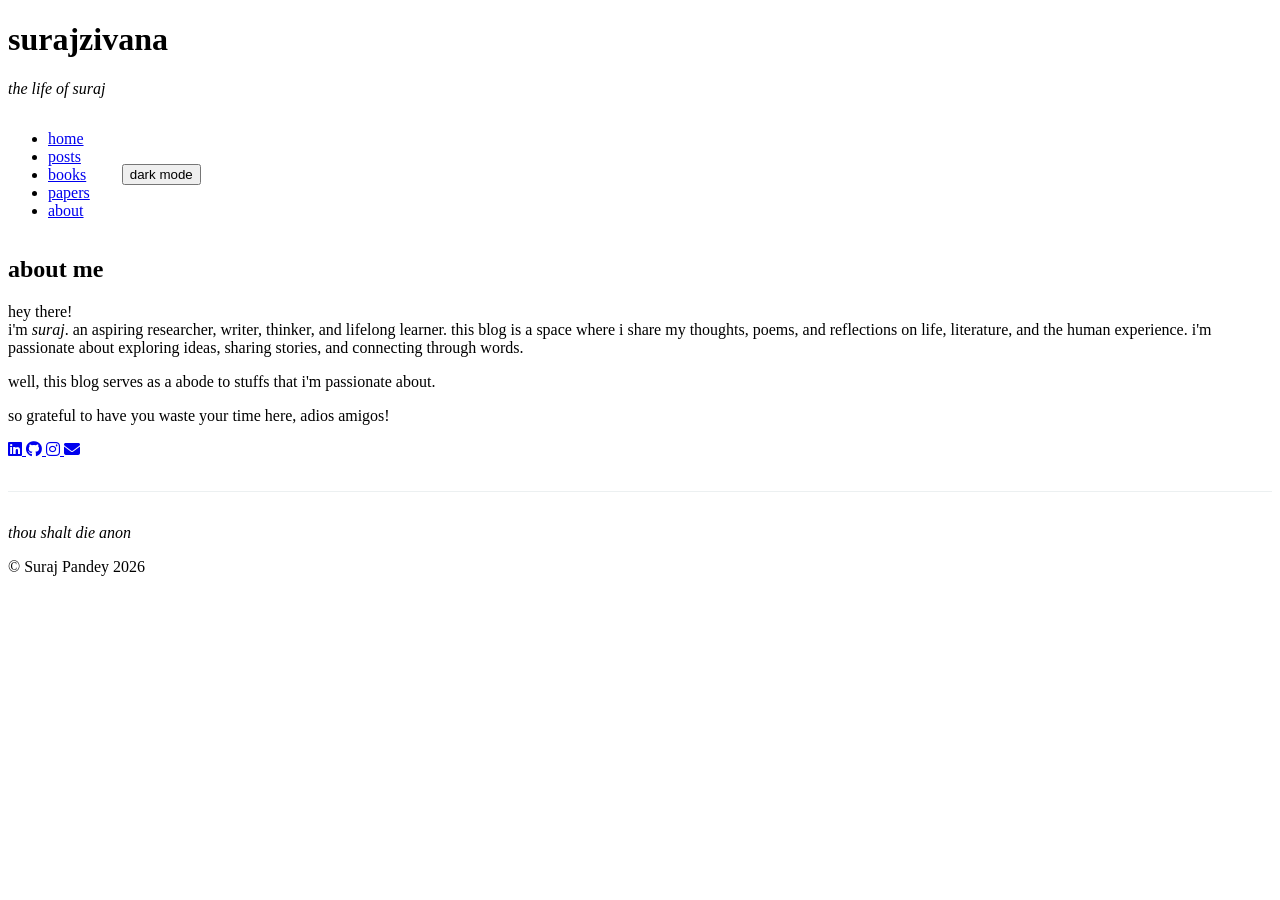
==== index.html @ 6229660d "Update index.html" ====
<!DOCTYPE html>
<html lang="en">
<head>
    <meta charset="UTF-8">
    <meta name="viewport" content="width=device-width, initial-scale=1.0">
    <meta name="description" content="A personal blog sharing poems, writings, and reflections on life and literature.">
    <title>Home • Suraj Pandey</title>
    <link rel="stylesheet" href="css/style.css">
    <link rel="stylesheet" href="https://cdnjs.cloudflare.com/ajax/libs/font-awesome/6.4.0/css/all.min.css">
</head>
<body>
    <!-- Header & Navigation -->
    <header>
        <div class="header-container">
            <div class="site-header">
                <h1 class="site-title">surajzivana</h1>
                <p class="site-subtitle"><em>the life of suraj</em></p>
            </div>
            <div style="display: flex; gap: 2rem; align-items: center;">
                <nav>
                    <ul>
                        <li><a href="#" data-section="home" class="active">home</a></li>
                        <li><a href="#" data-section="posts">posts</a></li>
                        <li><a href="#" data-section="books">books</a></li>
                        <li><a href="#" data-section="papers">papers</a></li>
                        <li><a href="#" data-section="about">about</a></li>
                    </ul>
                </nav>
                <button class="theme-toggle" aria-label="Toggle dark mode">dark mode</button>
            </div>
        </div>
    </header>

    <!-- Main Content -->
    <main>
        <!-- Home Section -->
        <section id="home" class="active">
            <div id="home-content"></div>
        </section>

        <!-- Posts Section -->
        <section id="posts">
            <div id="posts-content"></div>
        </section>

        <!-- Books Section -->
        <section id="books">
            <div id="books-content"></div>
        </section>

        <!-- Papers Section -->
        <section id="papers">
            <div id="papers-content"></div>
        </section>

        <!-- About Section -->
        <section id="about">
            <h1>about me</h1>
            <p>
                hey there! 
                <br>i'm <i>suraj</i>. an aspiring researcher, writer, thinker, and lifelong learner. this blog is a space where i share my thoughts, poems, and reflections on life, literature, and the human experience. i'm
                passionate about exploring ideas, sharing stories, and connecting through words.
            </p>
            <p>
                well, this blog serves as a abode to stuffs that i'm passionate about.
            </p>
            <p>
                so grateful to have you waste your time here, adios amigos!
            </p>
            <div class="social-links">
                <a href="https://linkedin.com/in/suraj-pandey-2682393a0" target="_blank" rel="noopener noreferrer" class="social-icon" title="Connect on LinkedIn">
                    <i class="fab fa-linkedin"></i>
                </a>
                <a href="https://github.com/stoicsuraj" target="_blank" rel="noopener noreferrer" class="social-icon" title="wait, github?">
                    <i class="fab fa-github"></i>
                </a>
                <a href="https://instagram.com/pandeyysuraj" target="_blank" rel="noopener noreferrer" class="social-icon" title="insta?">
                    <i class="fab fa-instagram"></i>
                </a>
                <a href="mailto:dasuraz10@gmail.com" class="social-icon" title="email?">
                    <i class="fas fa-envelope"></i>
                </a>
            </div>
            <p style="margin-top: 2rem; padding-top: 2rem; border-top: 1px solid #ecf0f1;">
                <em>thou shalt die anon</em>
            </p>
        </section>
    </main>

    <!-- Footer -->
    <footer>
        <p>&copy; Suraj Pandey 2026</p>
    
    </footer>

    <!-- Scripts -->
    <script src="js/main.js"></script>
</body>
</html>
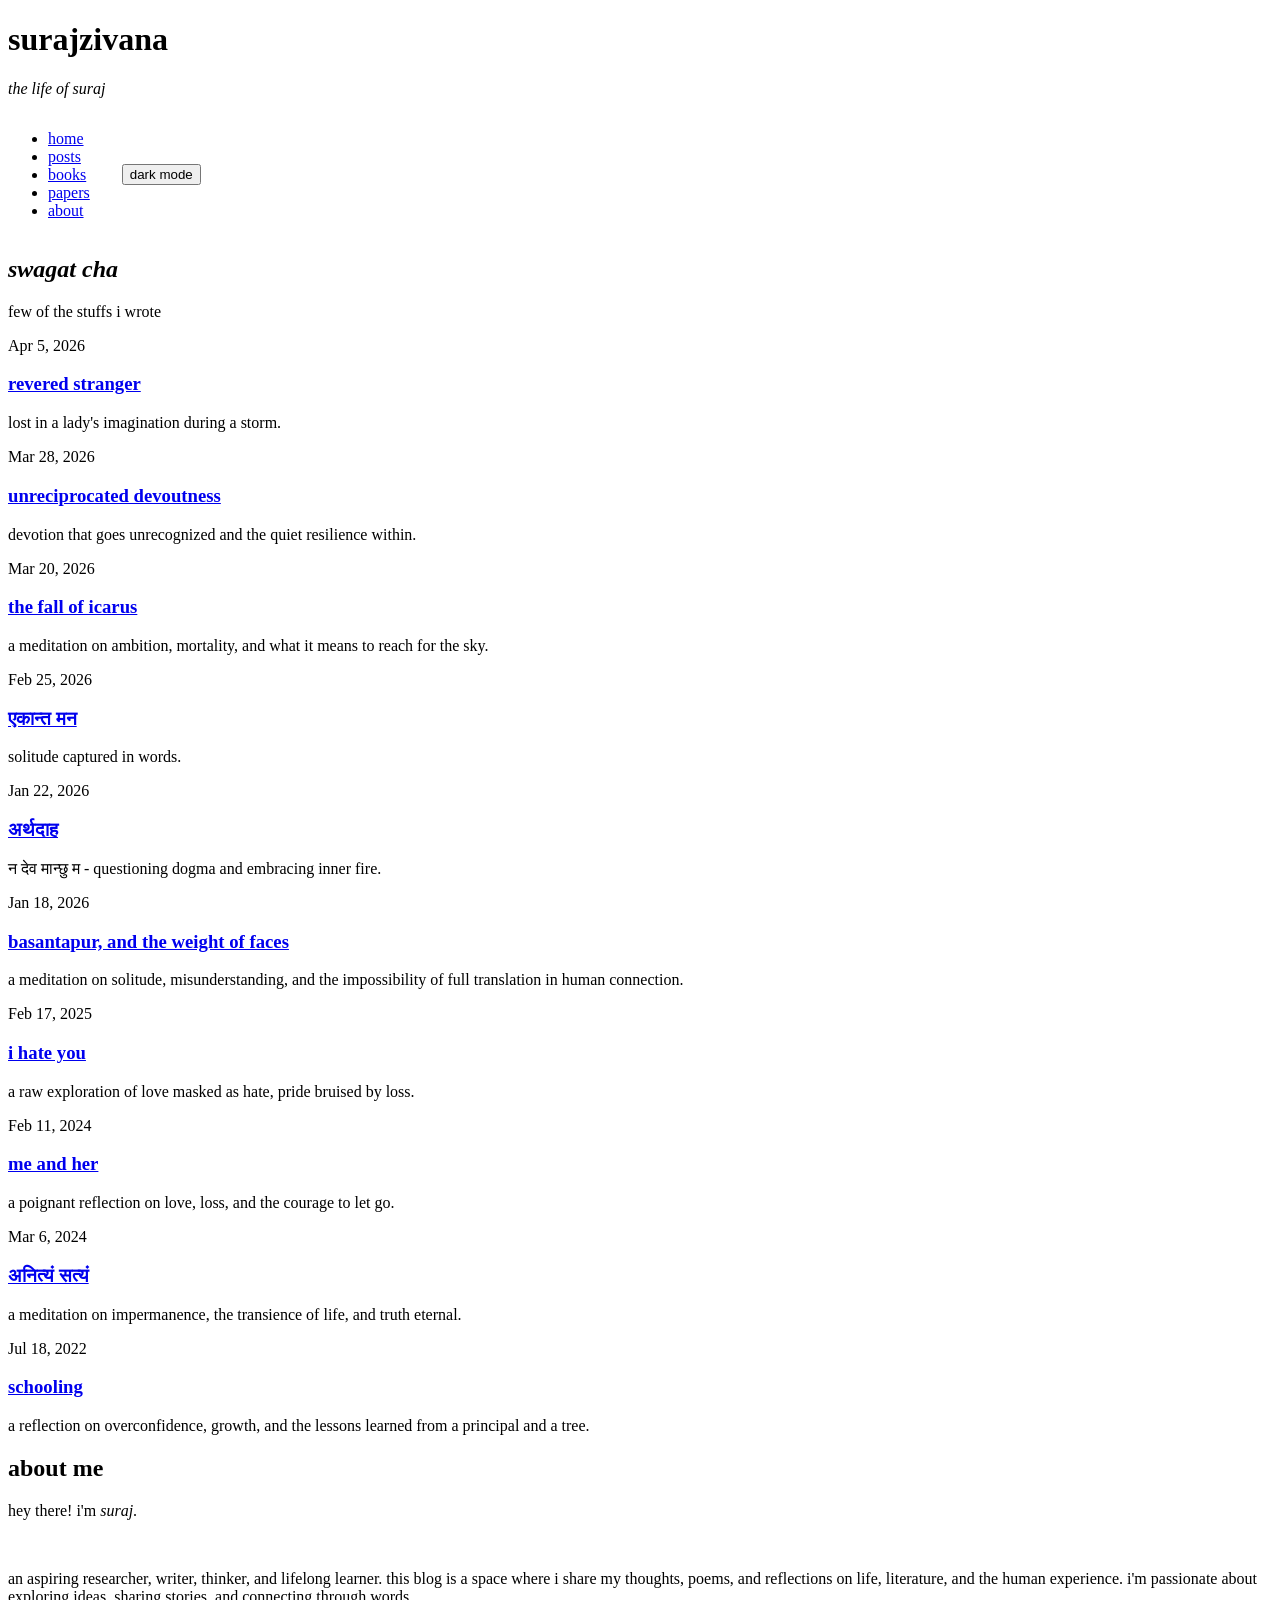
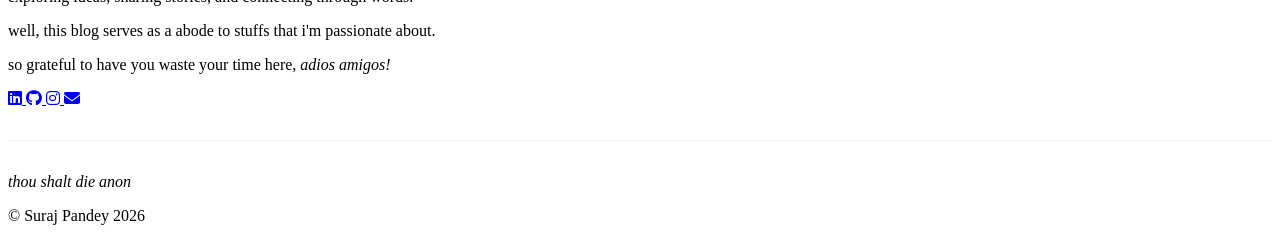
==== commit 63a29964: "Update index.html" ====
--- a/index.html
+++ b/index.html
@@ -57,15 +57,15 @@
         <section id="about">
             <h1>about me</h1>
             <p>
-                hey there! 
-                <br>i'm <i>suraj</i>. an aspiring researcher, writer, thinker, and lifelong learner. this blog is a space where i share my thoughts, poems, and reflections on life, literature, and the human experience. i'm
+                hey there! i'm <i>suraj</i>.</p>
+                <br><p>an aspiring researcher, writer, thinker, and lifelong learner. this blog is a space where i share my thoughts, poems, and reflections on life, literature, and the human experience. i'm
                 passionate about exploring ideas, sharing stories, and connecting through words.
             </p>
             <p>
                 well, this blog serves as a abode to stuffs that i'm passionate about.
             </p>
             <p>
-                so grateful to have you waste your time here, adios amigos!
+                so grateful to have you waste your time here, <i>adios amigos!</i>
             </p>
             <div class="social-links">
                 <a href="https://linkedin.com/in/suraj-pandey-2682393a0" target="_blank" rel="noopener noreferrer" class="social-icon" title="Connect on LinkedIn">
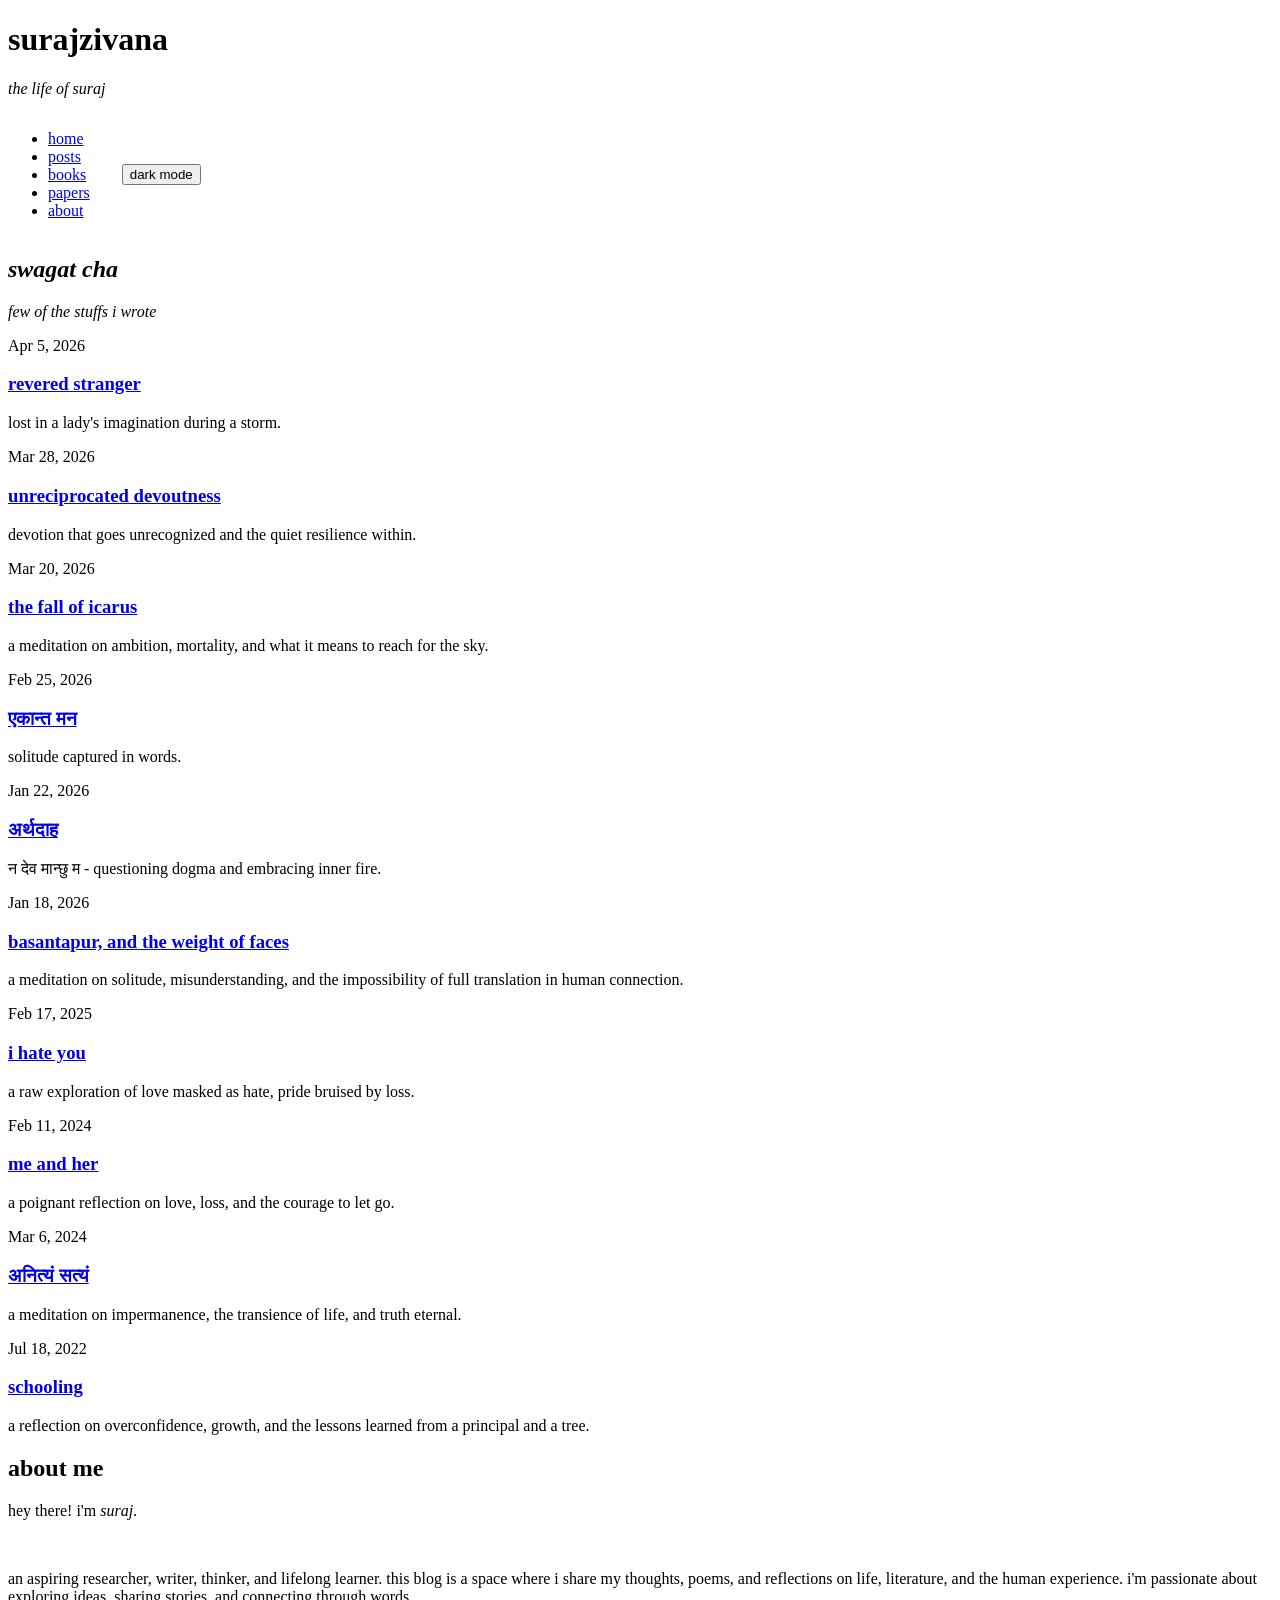
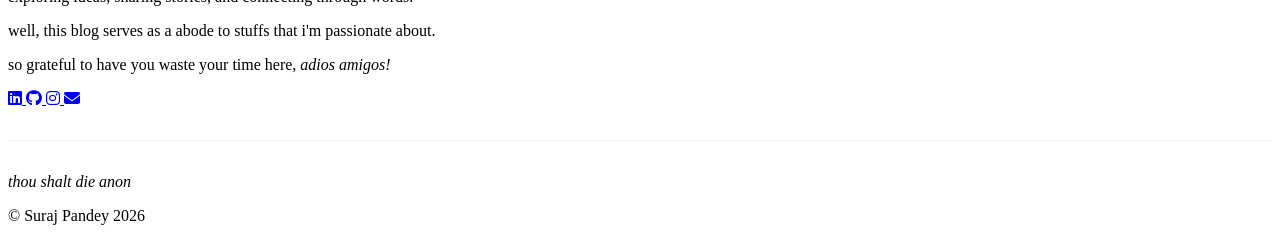
==== commit 460cec53: "Update index.html" ====
--- a/index.html
+++ b/index.html
@@ -3,10 +3,11 @@
 <head>
     <meta charset="UTF-8">
     <meta name="viewport" content="width=device-width, initial-scale=1.0">
-    <meta name="description" content="A personal blog sharing poems, writings, and reflections on life and literature.">
+    <meta name="description" content="boring stuffs!">
     <title>Home • Suraj Pandey</title>
     <link rel="stylesheet" href="css/style.css">
     <link rel="stylesheet" href="https://cdnjs.cloudflare.com/ajax/libs/font-awesome/6.4.0/css/all.min.css">
+    <link rel="icon" type="image/png" sizes="32x32" href="images/favicon-32x32.png">
 </head>
 <body>
     <!-- Header & Navigation -->
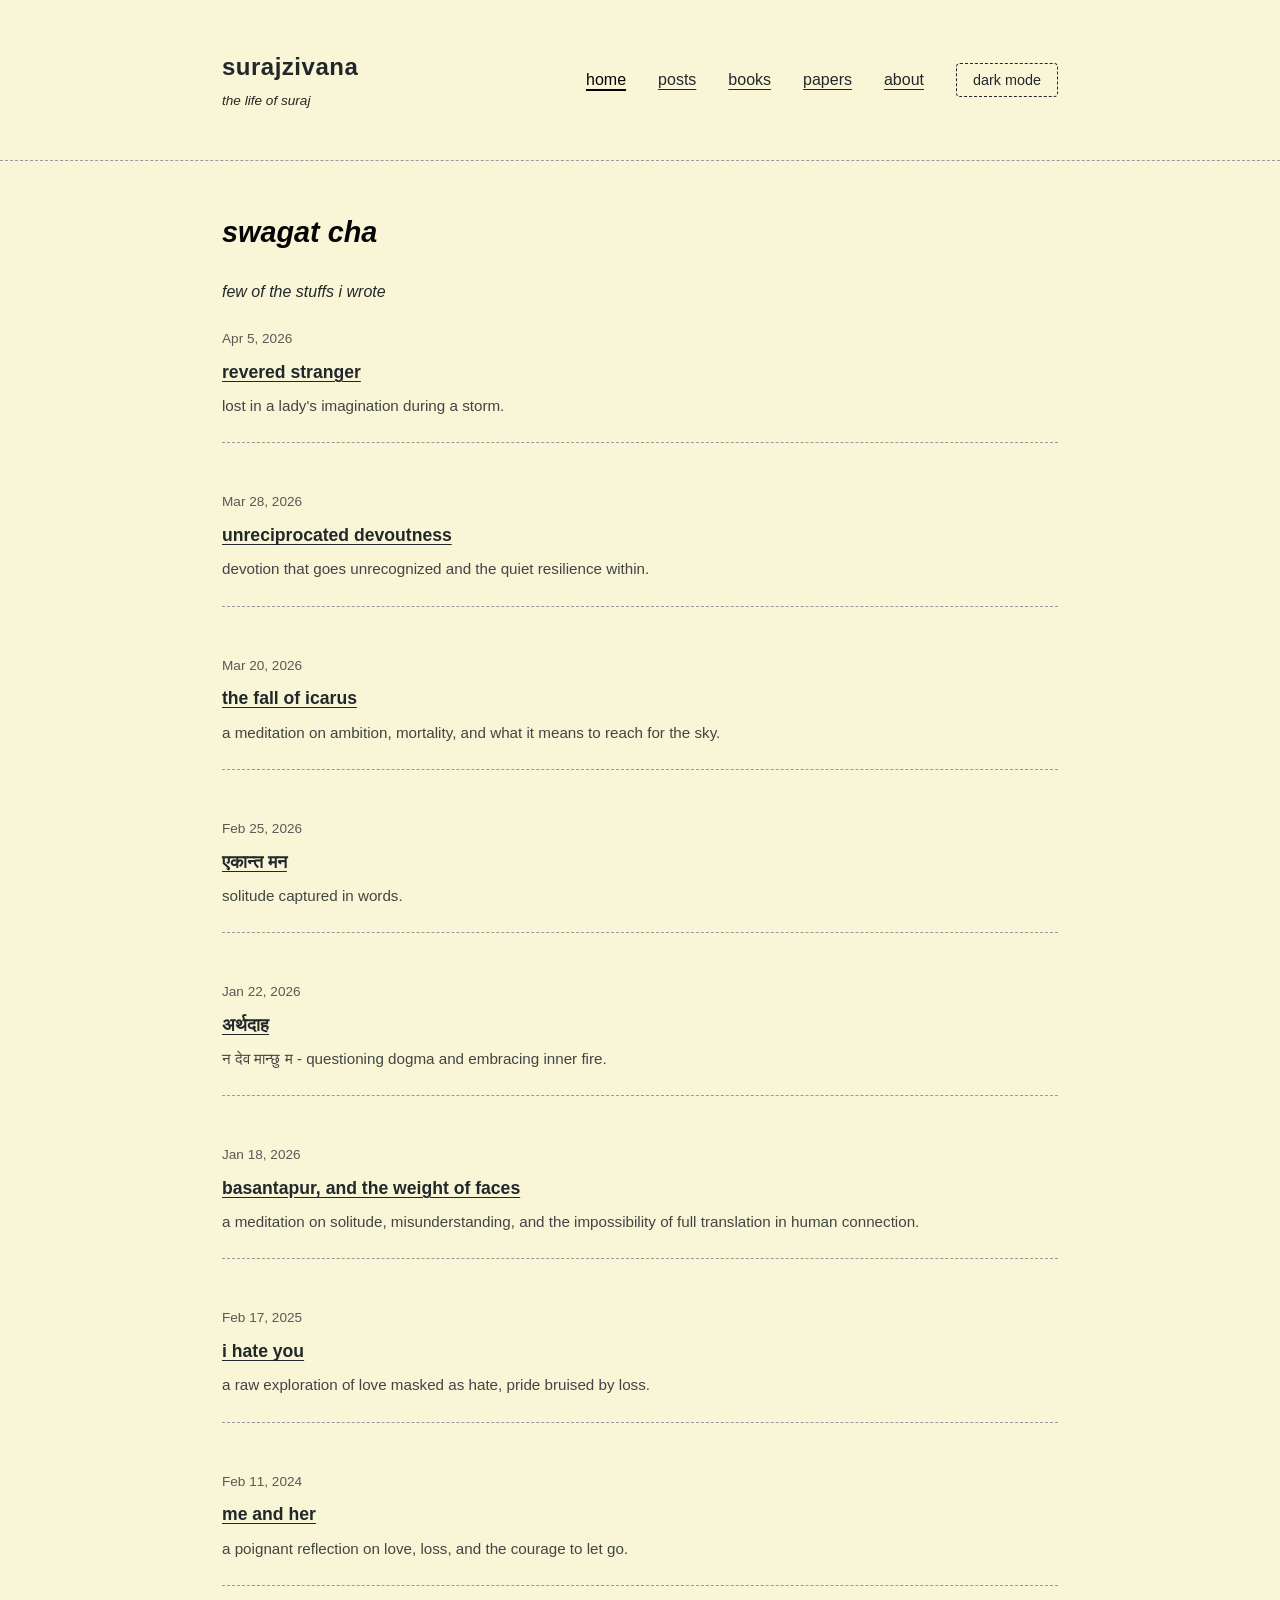
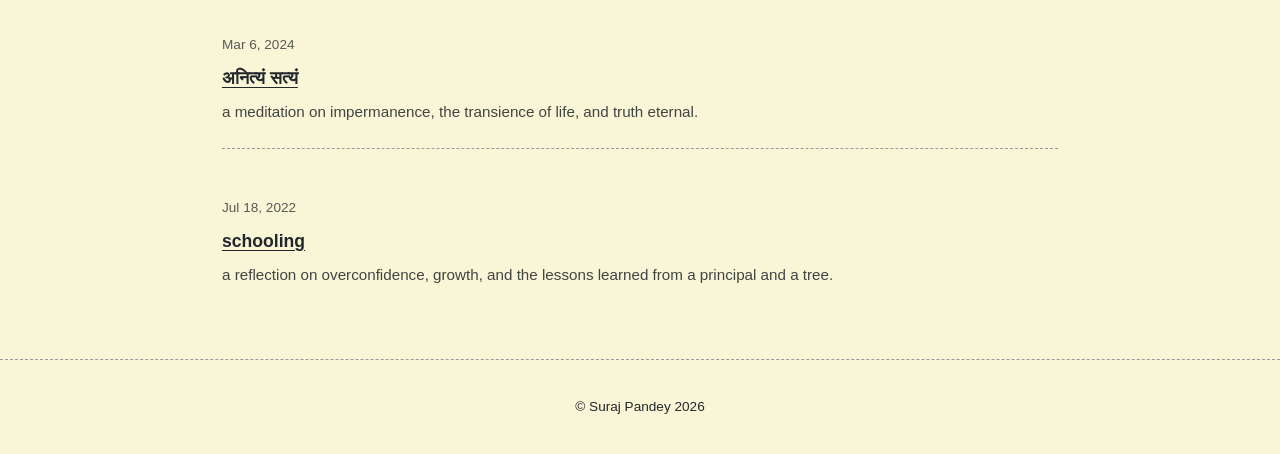
==== commit fd25f610: "Slight Changes" ====
--- a/index.html
+++ b/index.html
@@ -10,7 +10,6 @@
     <link rel="icon" type="image/png" sizes="32x32" href="images/favicon-32x32.png">
 </head>
 <body>
-    <!-- Header & Navigation -->
     <header>
         <div class="header-container">
             <div class="site-header">
@@ -31,45 +30,50 @@
             </div>
         </div>
     </header>
-
-    <!-- Main Content -->
     <main>
-        <!-- Home Section -->
+    
         <section id="home" class="active">
             <div id="home-content"></div>
         </section>
 
-        <!-- Posts Section -->
+        
         <section id="posts">
             <div id="posts-content"></div>
         </section>
 
-        <!-- Books Section -->
+        
         <section id="books">
             <div id="books-content"></div>
         </section>
 
-        <!-- Papers Section -->
+        
         <section id="papers">
             <div id="papers-content"></div>
         </section>
 
-        <!-- About Section -->
+        
         <section id="about">
             <h1>about me</h1>
             <p>
-                hey there! i'm <i>suraj</i>.</p>
-                <br><p>an aspiring researcher, writer, thinker, and lifelong learner. this blog is a space where i share my thoughts, poems, and reflections on life, literature, and the human experience. i'm
+                hey there!    i'm <i>suraj</i>.</p>
+                <br><p>a try-hard researcher, writer, thinker, and lifelong learner. this shit is a space where i share my thoughts, poems, and reflections on life, literature, and the human experience. i'm
                 passionate about exploring ideas, sharing stories, and connecting through words.
             </p>
             <p>
-                well, this blog serves as a abode to stuffs that i'm passionate about.
+                ultimately, this blog serves as a abode to stuffs that i'm passionate about.
             </p>
             <p>
-                so grateful to have you waste your time here, <i>adios amigos!</i>
+                grateful to have you waste your time here, <i>adios amigos!</i>
+            </p>
+            <h3>education</h3>
+            <p>
+                <strong>high school:</strong> <a href="https://www.globalschoolofscience.edu.np" target="_blank" rel="noopener noreferrer">Global School of Science</a>
+            </p>
+            <p>
+                <strong>university:</strong> <a href="https://www.ku.edu.np" target="_blank" rel="noopener noreferrer">Kathmandu University</a>, BSc in Computational Mathematics (currently pursuing)
             </p>
             <div class="social-links">
-                <a href="https://linkedin.com/in/suraj-pandey-2682393a0" target="_blank" rel="noopener noreferrer" class="social-icon" title="Connect on LinkedIn">
+                <a href="https://linkedin.com/in/surajpandey10" target="_blank" rel="noopener noreferrer" class="social-icon" title="Connect on LinkedIn">
                     <i class="fab fa-linkedin"></i>
                 </a>
                 <a href="https://github.com/stoicsuraj" target="_blank" rel="noopener noreferrer" class="social-icon" title="wait, github?">
@@ -81,6 +85,10 @@
                 <a href="mailto:dasuraz10@gmail.com" class="social-icon" title="email?">
                     <i class="fas fa-envelope"></i>
                 </a>
+                <a href="https://letterboxd.com/surajzivana" target="_blank" rel="noopener noreferrer" class="social-icon" title="Follow on Letterboxd">
+                 <i class="fas fa-film"></i>
+                </a>
+
             </div>
             <p style="margin-top: 2rem; padding-top: 2rem; border-top: 1px solid #ecf0f1;">
                 <em>thou shalt die anon</em>
@@ -88,13 +96,13 @@
         </section>
     </main>
 
-    <!-- Footer -->
+    
     <footer>
         <p>&copy; Suraj Pandey 2026</p>
     
     </footer>
 
-    <!-- Scripts -->
+    
     <script src="js/main.js"></script>
 </body>
 </html>
--- a/css/style.css
+++ b/css/style.css
@@ -0,0 +1,808 @@
+* {
+  margin: 0;
+  padding: 0;
+  box-sizing: border-box;
+}
+
+@import url('https://fonts.googleapis.com/css2?family=Recursive:wght@400;500;600;700;800&display=swap');
+
+:root {
+  --bg-light: hsl(53deg 73% 91%);
+  --text-light: hsl(203deg 11% 15%);
+  --accent-light: hsl(351deg 66% 2%);
+  --accent-2-light: hsl(0deg 0% 2%);
+  --link-light: hsl(172deg 18% 41%);
+  --quote-light: hsl(351deg 66% 48%);
+  
+  --bg-dark: hsl(200deg 4.8% 7.5%);
+  --text-dark: hsl(220deg 3% 79%);
+  --accent-dark: hsl(70.4deg 35.7% 55.5%);
+  --accent-2-dark: hsl(23deg 76% 61%);
+  --link-dark: hsl(343.1deg 47% 67.5%);
+  --quote-dark: hsl(102deg 100% 86%);
+  
+  --bg: var(--bg-light);
+  --text: var(--text-light);
+  --accent: var(--accent-light);
+  --accent-2: var(--accent-2-light);
+  --link: var(--link-light);
+  --quote: var(--quote-light);
+}
+
+:root[data-theme="dark"] {
+  --bg: var(--bg-dark);
+  --text: var(--text-dark);
+  --accent: var(--accent-dark);
+  --accent-2: var(--accent-2-dark);
+  --link: var(--link-dark);
+  --quote: var(--quote-dark);
+}
+
+body {
+  font-family: 'Recursive', -apple-system, BlinkMacSystemFont, 'Segoe UI', sans-serif;
+  line-height: 1.6;
+  color: var(--text);
+  background-color: var(--bg);
+  min-height: 100vh;
+  display: flex;
+  flex-direction: column;
+  transition: background-color 0.3s ease, color 0.3s ease;
+}
+
+html {
+  scroll-behavior: smooth;
+}
+
+
+header {
+  background-color: var(--bg);
+  color: var(--text);
+  padding: 3rem 0;
+  border-bottom: 1px dashed #999;
+  transition: all 0.3s ease;
+}
+
+.header-container {
+  max-width: 900px;
+  margin: 0 auto;
+  padding: 0 2rem;
+  display: flex;
+  justify-content: space-between;
+  align-items: center;
+  gap: 2rem;
+  flex-wrap: wrap;
+}
+
+.site-header {
+  flex: 1;
+  min-width: 200px;
+}
+
+.site-title {
+  font-size: 1.5rem;
+  font-weight: 700;
+  letter-spacing: 0.5px;
+  color: var(--text);
+  margin-bottom: 0.3rem;
+}
+
+.site-subtitle {
+  font-size: 0.85rem;
+  color: var(--text);
+  margin: 0;
+  line-height: 1.5;
+  font-weight: 400;
+  opacity: 0.85;
+}
+
+.site-subtitle em {
+  color: var(--accent);
+  font-style: italic;
+  font-weight: 500;
+}
+
+nav ul {
+  list-style: none;
+  display: flex;
+  gap: 2rem;
+  flex-wrap: wrap;
+}
+
+nav a {
+  color: var(--text);
+  text-decoration: underline;
+  text-underline-offset: 4px;
+  font-weight: 500;
+  transition: color 0.3s ease;
+  padding: 0.5rem 0;
+}
+
+nav a:hover,
+nav a.active {
+  color: var(--accent);
+  text-decoration-thickness: 2px;
+}
+
+.theme-toggle {
+  background: none;
+  border: 1px dashed var(--text);
+  color: var(--text);
+  padding: 0.5rem 1rem;
+  font-family: 'Recursive', sans-serif;
+  font-size: 0.9rem;
+  cursor: pointer;
+  border-radius: 4px;
+  transition: all 0.3s ease;
+  font-weight: 500;
+}
+
+.theme-toggle:hover {
+  color: var(--accent);
+  border-color: var(--accent);
+}
+
+main {
+  flex: 1;
+  max-width: 900px;
+  margin: 0 auto;
+  width: 100%;
+  padding: 3rem 2rem;
+}
+
+section {
+  display: none;
+}
+
+section.active {
+  display: block;
+  animation: fadeIn 0.5s ease;
+}
+
+@keyframes fadeIn {
+  from {
+    opacity: 0;
+    transform: translateY(10px);
+  }
+  to {
+    opacity: 1;
+    transform: translateY(0);
+  }
+}
+
+#home h1,
+#posts h1,
+#books h1,
+#papers h1,
+#about h1 {
+  font-size: 1.8rem;
+  margin-bottom: 1.5rem;
+  color: var(--accent-2);
+  font-weight: 700;
+}
+
+.intro-text {
+  font-size: 1rem;
+  color: var(--text);
+  margin-bottom: 2rem;
+  line-height: 1.8;
+}
+
+.posts-grid {
+  display: grid;
+  gap: 1.5rem;
+}
+
+.post-card {
+  background: transparent;
+  padding: 1.5rem 0;
+  border-bottom: 1px dashed #999;
+  transition: opacity 0.3s ease;
+  cursor: pointer;
+}
+
+.post-card:last-child {
+  border-bottom: none;
+}
+
+.post-card:hover {
+  opacity: 0.7;
+}
+
+.post-date {
+  color: var(--text);
+  font-size: 0.85rem;
+  margin-bottom: 0.5rem;
+  font-weight: 500;
+  opacity: 0.75;
+}
+
+.post-title {
+  font-size: 1.1rem;
+  margin-bottom: 0.5rem;
+  font-weight: 600;
+}
+
+.post-title a {
+  color: var(--text);
+  text-decoration: underline;
+  text-underline-offset: 3px;
+  transition: color 0.3s ease;
+}
+
+.post-title a:hover {
+  color: var(--accent);
+}
+
+.post-snippet {
+  color: var(--text);
+  margin-top: 0.5rem;
+  font-size: 0.95rem;
+  line-height: 1.6;
+  opacity: 0.85;
+}
+
+#posts h1 {
+  font-size: 1.8rem;
+  margin-bottom: 2rem;
+}
+
+.posts-list {
+  display: grid;
+  gap: 0;
+}
+
+.post-detail {
+  background: transparent;
+  padding: 0;
+  border-top: 1px dashed #999;
+  display: none;
+  margin-top: 2rem;
+}
+
+.post-detail.active {
+  display: block;
+  animation: fadeIn 0.5s ease;
+}
+
+.post-detail-header {
+  margin-bottom: 1.5rem;
+  padding-bottom: 1rem;
+}
+
+.post-detail h2 {
+  font-size: 1.6rem;
+  color: var(--text);
+  margin-bottom: 0.3rem;
+  font-weight: 700;
+}
+
+.post-detail-date {
+  color: var(--text);
+  font-size: 0.85rem;
+  font-weight: 500;
+  opacity: 0.75;
+}
+
+.post-detail-content {
+  font-size: 1rem;
+  line-height: 1.8;
+  color: var(--text);
+}
+
+.post-detail-content h3 {
+  font-size: 1.2rem;
+  margin-top: 1.5rem;
+  margin-bottom: 0.5rem;
+  color: var(--text);
+  font-weight: 700;
+}
+
+.post-detail-content p {
+  margin-bottom: 1rem;
+}
+
+.post-detail-content em {
+  color: var(--accent);
+  font-style: italic;
+}
+
+.back-button {
+  display: inline-block;
+  margin-top: 2rem;
+  padding: 0.6rem 1.2rem;
+  background: transparent;
+  color: var(--text);
+  text-decoration: underline;
+  text-underline-offset: 3px;
+  border: 1px dashed var(--text);
+  border-radius: 4px;
+  transition: all 0.3s ease;
+  cursor: pointer;
+  font-size: 0.95rem;
+  font-family: 'Recursive', sans-serif;
+  font-weight: 500;
+}
+
+.back-button:hover {
+  color: var(--accent);
+  border-color: var(--accent);
+}
+
+.books-grid,
+.papers-grid {
+  display: grid;
+  grid-template-columns: repeat(auto-fill, minmax(250px, 1fr));
+  gap: 1.5rem;
+}
+
+.book-card,
+.paper-card {
+  background: transparent;
+  padding: 1.5rem;
+  border: 1px dashed #999;
+  border-radius: 4px;
+  transition: opacity 0.3s ease;
+}
+
+.paper-card {
+  border-color: #999;
+}
+
+.book-card:hover,
+.paper-card:hover {
+  opacity: 0.7;
+}
+
+.book-header,
+.paper-header {
+  margin-bottom: 0.8rem;
+}
+
+.book-title,
+.paper-title {
+  font-size: 1.05rem;
+  margin-bottom: 0.3rem;
+  color: var(--text);
+  line-height: 1.4;
+  font-weight: 600;
+  text-decoration: underline;
+  text-underline-offset: 3px;
+}
+
+.book-author,
+.paper-author {
+  color: var(--text);
+  font-size: 0.85rem;
+  margin: 0;
+  opacity: 0.8;
+}
+
+.book-meta,
+.paper-meta {
+  display: flex;
+  justify-content: space-between;
+  align-items: center;
+  margin-bottom: 0.8rem;
+  padding-bottom: 0.5rem;
+  border-bottom: 1px dashed #999;
+  font-size: 0.8rem;
+}
+
+.book-year,
+.paper-year {
+  color: var(--text);
+  font-weight: 500;
+  opacity: 0.75;
+}
+
+.book-rating {
+  color: var(--accent);
+  font-weight: bold;
+}
+
+.paper-field {
+  color: var(--text);
+  font-size: 0.8rem;
+  padding: 0.2rem 0.5rem;
+  background-color: transparent;
+  border: 1px dashed #999;
+  border-radius: 3px;
+}
+
+.book-review,
+.paper-abstract {
+  color: var(--text);
+  font-size: 0.9rem;
+  line-height: 1.6;
+  margin-bottom: 0.8rem;
+  opacity: 0.85;
+}
+
+.book-tags,
+.paper-tags {
+  display: flex;
+  flex-wrap: wrap;
+  gap: 0.5rem;
+}
+
+.tag {
+  display: inline-block;
+  background-color: transparent;
+  color: var(--text);
+  padding: 0.2rem 0.5rem;
+  border: 1px dashed #999;
+  border-radius: 3px;
+  font-size: 0.8rem;
+  font-weight: 500;
+}
+
+#about {
+  background: transparent;
+  padding: 0;
+}
+
+#about h1 {
+  font-size: 1.8rem;
+  margin-bottom: 1.5rem;
+  color: var(--accent-2);
+}
+
+#about h3 {
+  font-size: 1.1rem;
+  margin-top: 1.5rem;
+  margin-bottom: 0.5rem;
+  color: var(--accent-2);
+  font-weight: 600;
+}
+
+#about p {
+  margin-bottom: 1rem;
+  line-height: 1.8;
+  color: var(--text);
+}
+
+#about ul,
+#about ol {
+  margin-left: 1.5rem;
+  margin-bottom: 1rem;
+}
+
+#about li {
+  margin-bottom: 0.5rem;
+  color: var(--text);
+}
+
+#about a {
+  color: var(--link);
+  text-decoration: underline;
+  text-underline-offset: 2px;
+  transition: color 0.3s ease;
+}
+
+#about a:hover {
+  color: var(--accent);
+}
+.social-links {
+  display: flex;
+  flex-wrap: wrap;
+  gap: 1rem;
+  margin-top: 1.5rem;
+  margin-bottom: 1rem;
+  justify-content: flex-start;
+}
+
+.social-icon {
+  display: inline-flex;
+  align-items: center;
+  justify-content: center;
+  width: 40px;
+  height: 40px;
+  background: transparent;
+  color: var(--text);
+  border-radius: 50%;
+  border: 1px dashed #999;
+  font-size: 1.2rem;
+  text-decoration: none;
+  transition: all 0.3s ease;
+}
+
+.social-icon:hover {
+  color: var(--accent);
+  border-color: var(--accent);
+}
+
+.social-link {
+  display: none;
+}
+
+.social-link span {
+  display: none;
+}
+
+footer {
+  background-color: var(--bg);
+  color: var(--text);
+  text-align: center;
+  padding: 2rem;
+  margin-top: auto;
+  border-top: 1px dashed #999;
+  font-size: 0.85rem;
+}
+
+footer p {
+  margin: 0.25rem 0;
+}
+
+footer a {
+  color: var(--link);
+  text-decoration: underline;
+  text-underline-offset: 2px;
+}
+
+footer a:hover {
+  color: var(--accent);
+}
+
+/* Books and Papers Sections */
+.section-subtitle {
+  font-size: 1.3rem;
+  margin-top: 2.5rem;
+  margin-bottom: 1.5rem;
+  color: var(--accent-2);
+  font-weight: 600;
+}
+
+.books-papers-container {
+  display: grid;
+  grid-template-columns: 1fr 1fr;
+  gap: 2rem;
+  margin-bottom: 2rem;
+}
+
+.books-section,
+.papers-section {
+  background: transparent;
+}
+
+.subsection-title {
+  font-size: 1.05rem;
+  margin-bottom: 1rem;
+  color: var(--text);
+  font-weight: 600;
+  text-transform: capitalize;
+  opacity: 0.9;
+}
+
+.reading-list {
+  display: flex;
+  flex-direction: column;
+  gap: 1rem;
+}
+
+.reading-item {
+  display: flex;
+  flex-direction: column;
+  gap: 0.3rem;
+  padding: 1rem;
+  background: transparent;
+  border-left: 2px solid var(--accent-2);
+  padding-left: 1rem;
+}
+
+.reading-title {
+  font-size: 0.95rem;
+  color: var(--text);
+  font-weight: 500;
+}
+
+.reading-author {
+  font-size: 0.85rem;
+  color: var(--text);
+  opacity: 0.75;
+}
+
+/* Full page book and paper cards */
+.books-list,
+.papers-list {
+  display: grid;
+  gap: 1.5rem;
+  margin-bottom: 2rem;
+}
+
+.books-section-title,
+.papers-section-title {
+  font-size: 1.2rem;
+  margin-top: 2rem;
+  margin-bottom: 1.5rem;
+  color: var(--accent-2);
+  font-weight: 600;
+}
+
+.book-card,
+.paper-card {
+  background: transparent;
+  padding: 1.5rem;
+  border: 1px dashed #999;
+  border-radius: 4px;
+}
+
+.book-title,
+.paper-title {
+  font-size: 1.1rem;
+  margin-bottom: 0.5rem;
+  color: var(--text);
+  font-weight: 600;
+}
+
+.book-author,
+.paper-authors {
+  font-size: 0.9rem;
+  color: var(--text);
+  opacity: 0.8;
+  margin-bottom: 0.5rem;
+}
+
+.book-feedback,
+.paper-learned {
+  font-size: 0.95rem;
+  color: var(--text);
+  opacity: 0.85;
+  line-height: 1.6;
+  margin-top: 0.5rem;
+  font-style: italic;
+}
+
+@media (max-width: 768px) {
+  .books-papers-container {
+    grid-template-columns: 1fr;
+    gap: 2rem;
+  }
+
+  .header-container {
+    flex-direction: column;
+    gap: 1rem;
+    text-align: center;
+  }
+
+  .site-title {
+    font-size: 1.5rem;
+  }
+
+  .site-subtitle {
+    font-size: 0.85rem;
+  }
+
+  nav ul {
+    gap: 1rem;
+    flex-wrap: wrap;
+    justify-content: center;
+  }
+
+  nav a {
+    padding: 0.4rem 0.8rem;
+    font-size: 0.9rem;
+  }
+
+  main {
+    padding: 2rem 1rem;
+  }
+
+  #home h1 {
+    font-size: 2rem;
+  }
+
+  #about,
+  .post-detail {
+    padding: 2rem 1.5rem;
+  }
+
+  .post-detail-content {
+    font-size: 0.95rem;
+  }
+
+  .post-title {
+    font-size: 1.3rem;
+  }
+
+  .site-title {
+    font-size: 1.5rem;
+  }
+
+  .books-grid,
+  .papers-grid {
+    grid-template-columns: repeat(auto-fill, minmax(240px, 1fr));
+  }
+
+  .social-links {
+    gap: 0.8rem;
+  }
+
+  .social-icon {
+    width: 48px;
+    height: 48px;
+    font-size: 1.3rem;
+  }
+
+  .social-link {
+    padding: 0.7rem 1.2rem;
+  }
+
+  .social-link span {
+    font-size: 0.95rem;
+  }
+}
+
+@media (max-width: 480px) {
+  main {
+    padding: 1.5rem 1rem;
+  }
+
+  #home h1 {
+    font-size: 1.8rem;
+  }
+
+  nav ul {
+    gap: 0.5rem;
+  }
+
+  nav a {
+    padding: 0.5rem;
+    font-size: 0.85rem;
+  }
+
+  .post-card {
+    padding: 1.5rem;
+  }
+
+  #about,
+  .post-detail {
+    padding: 1.5rem 1rem;
+  }
+
+  .post-title {
+    font-size: 1.1rem;
+  }
+
+  .site-title {
+    font-size: 1.3rem;
+  }
+
+  .site-subtitle {
+    font-size: 0.8rem;
+  }
+
+  .books-grid,
+  .papers-grid {
+    grid-template-columns: 1fr;
+  }
+
+  .book-card,
+  .paper-card {
+    padding: 1.5rem;
+  }
+
+  .book-title,
+  .paper-title {
+    font-size: 1.1rem;
+  }
+
+  .social-links {
+    gap: 0.8rem;
+    justify-content: center;
+  }
+
+  .social-icon {
+    width: 45px;
+    height: 45px;
+    font-size: 1.2rem;
+  }
+
+  .social-link {
+    width: 100%;
+    padding: 0.75rem 1.25rem;
+  }
+
+  .social-link span {
+    font-size: 0.9rem;
+  }
+}
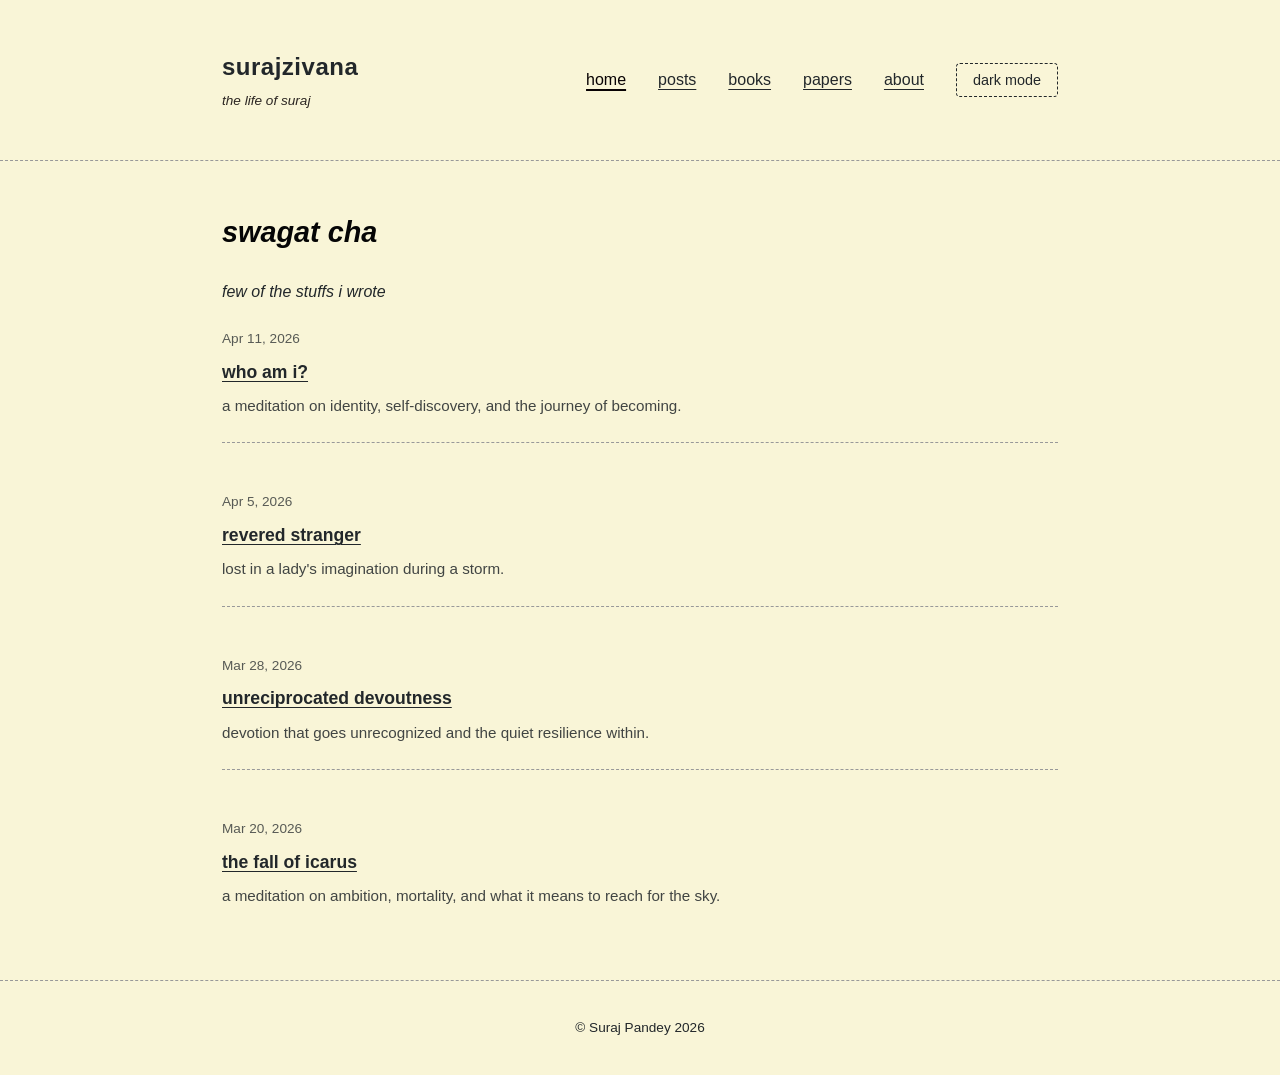
==== commit c1cab806: "Major Changes Made in All of the files" ====
--- a/index.html
+++ b/index.html
@@ -57,7 +57,7 @@
             <p>
                 hey there!    i'm <i>suraj</i>.</p>
                 <br><p>a try-hard researcher, writer, thinker, and lifelong learner. this shit is a space where i share my thoughts, poems, and reflections on life, literature, and the human experience. i'm
-                passionate about exploring ideas, sharing stories, and connecting through words.
+                passionate about exploring ideas, sharing stories, and connecting through words. also, i like maths and economics ig.
             </p>
             <p>
                 ultimately, this blog serves as a abode to stuffs that i'm passionate about.
@@ -65,27 +65,28 @@
             <p>
                 grateful to have you waste your time here, <i>adios amigos!</i>
             </p>
-            <h3>education</h3>
+            <h3><i>education</i></h3>
+            <br>
             <p>
                 <strong>high school:</strong> <a href="https://www.globalschoolofscience.edu.np" target="_blank" rel="noopener noreferrer">Global School of Science</a>
             </p>
             <p>
-                <strong>university:</strong> <a href="https://www.ku.edu.np" target="_blank" rel="noopener noreferrer">Kathmandu University</a>, BSc in Computational Mathematics (currently pursuing)
+                <strong>university:</strong> <a href="https://www.ku.edu.np" target="_blank" rel="noopener noreferrer">Kathmandu University</a>, BSc in Computational Mathematics
             </p>
             <div class="social-links">
-                <a href="https://linkedin.com/in/surajpandey10" target="_blank" rel="noopener noreferrer" class="social-icon" title="Connect on LinkedIn">
+                <a href="https://linkedin.com/in/surajpandey10" target="_blank" rel="noopener noreferrer" class="social-icon" title="professional guy, huh?">
                     <i class="fab fa-linkedin"></i>
                 </a>
-                <a href="https://github.com/stoicsuraj" target="_blank" rel="noopener noreferrer" class="social-icon" title="wait, github?">
+                <a href="https://github.com/stoicsuraj" target="_blank" rel="noopener noreferrer" class="social-icon" title="wait, github geek?">
                     <i class="fab fa-github"></i>
                 </a>
-                <a href="https://instagram.com/pandeyysuraj" target="_blank" rel="noopener noreferrer" class="social-icon" title="insta?">
+                <a href="https://instagram.com/pandeyysuraj" target="_blank" rel="noopener noreferrer" class="social-icon" title="insta, sure?">
                     <i class="fab fa-instagram"></i>
                 </a>
                 <a href="mailto:dasuraz10@gmail.com" class="social-icon" title="email?">
                     <i class="fas fa-envelope"></i>
                 </a>
-                <a href="https://letterboxd.com/surajzivana" target="_blank" rel="noopener noreferrer" class="social-icon" title="Follow on Letterboxd">
+                <a href="https://letterboxd.com/surajzivana" target="_blank" rel="noopener noreferrer" class="social-icon" title="movie nerd?">
                  <i class="fas fa-film"></i>
                 </a>
 
